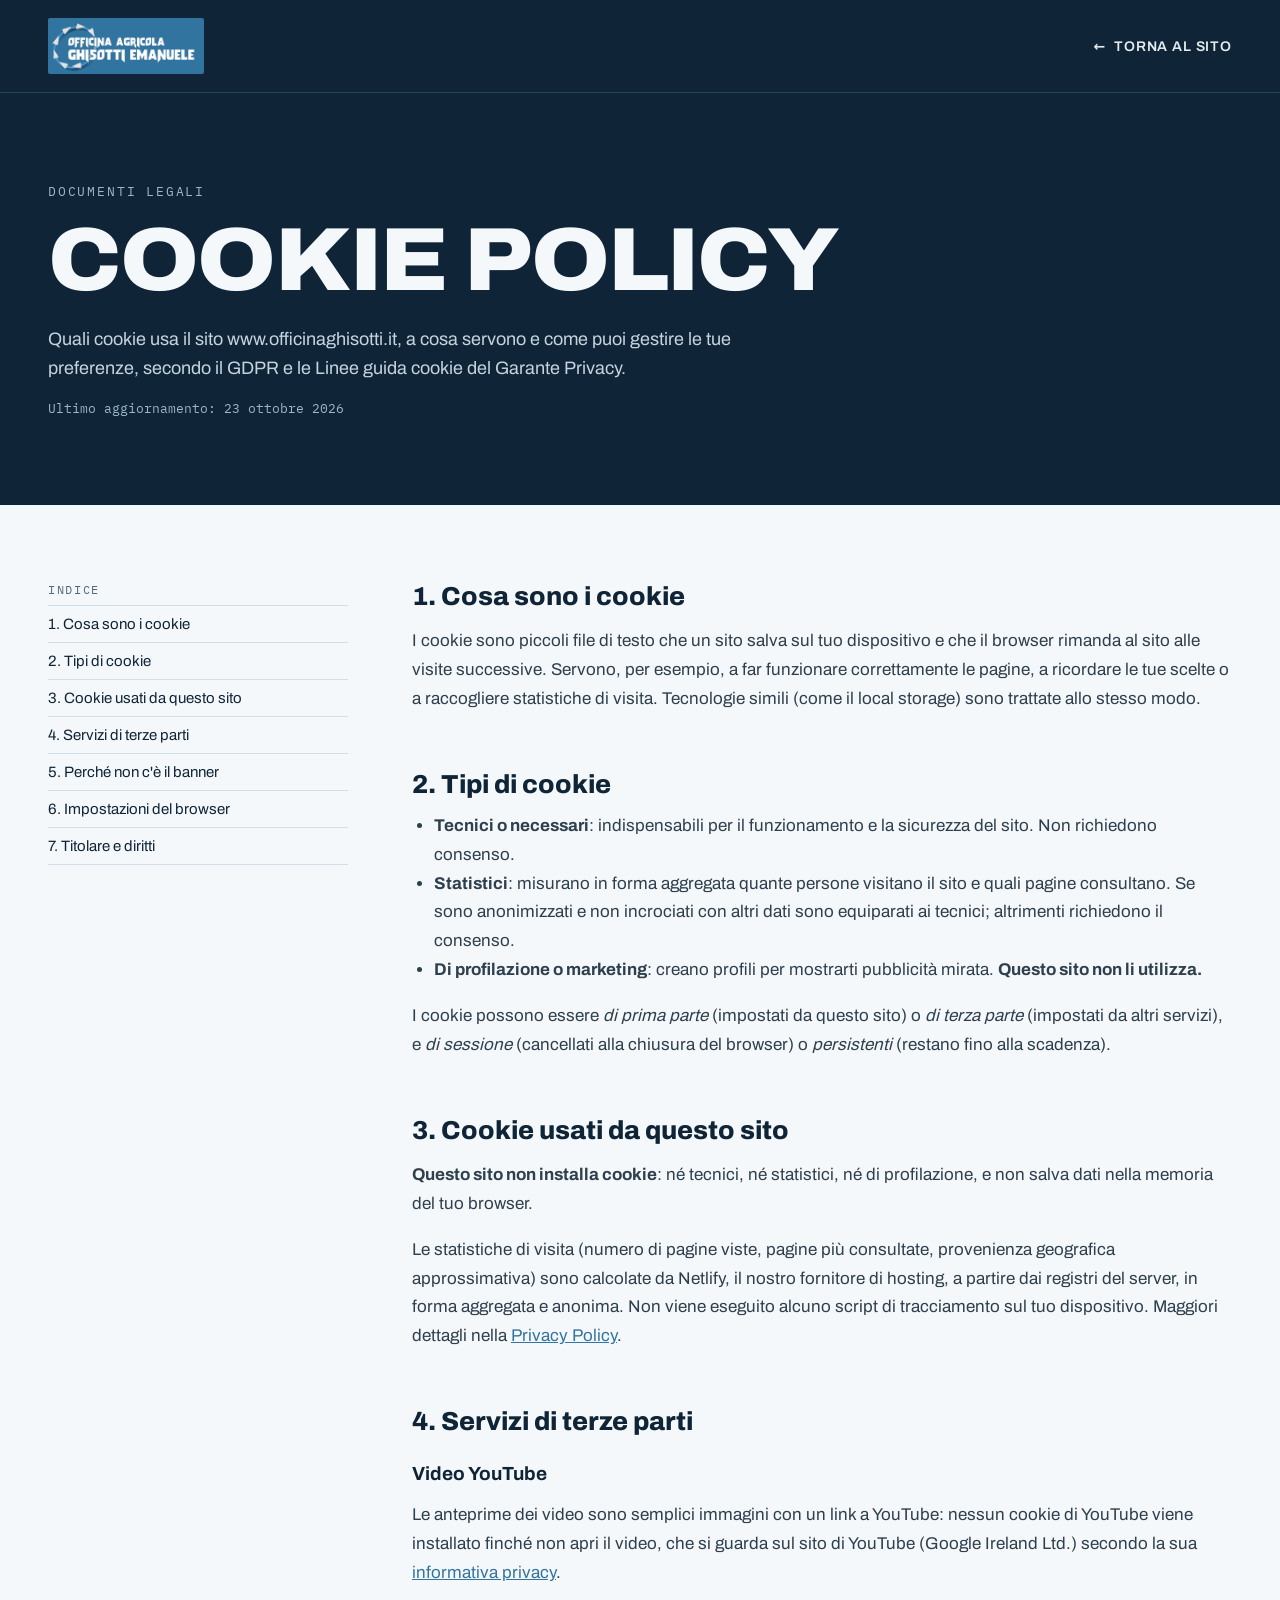
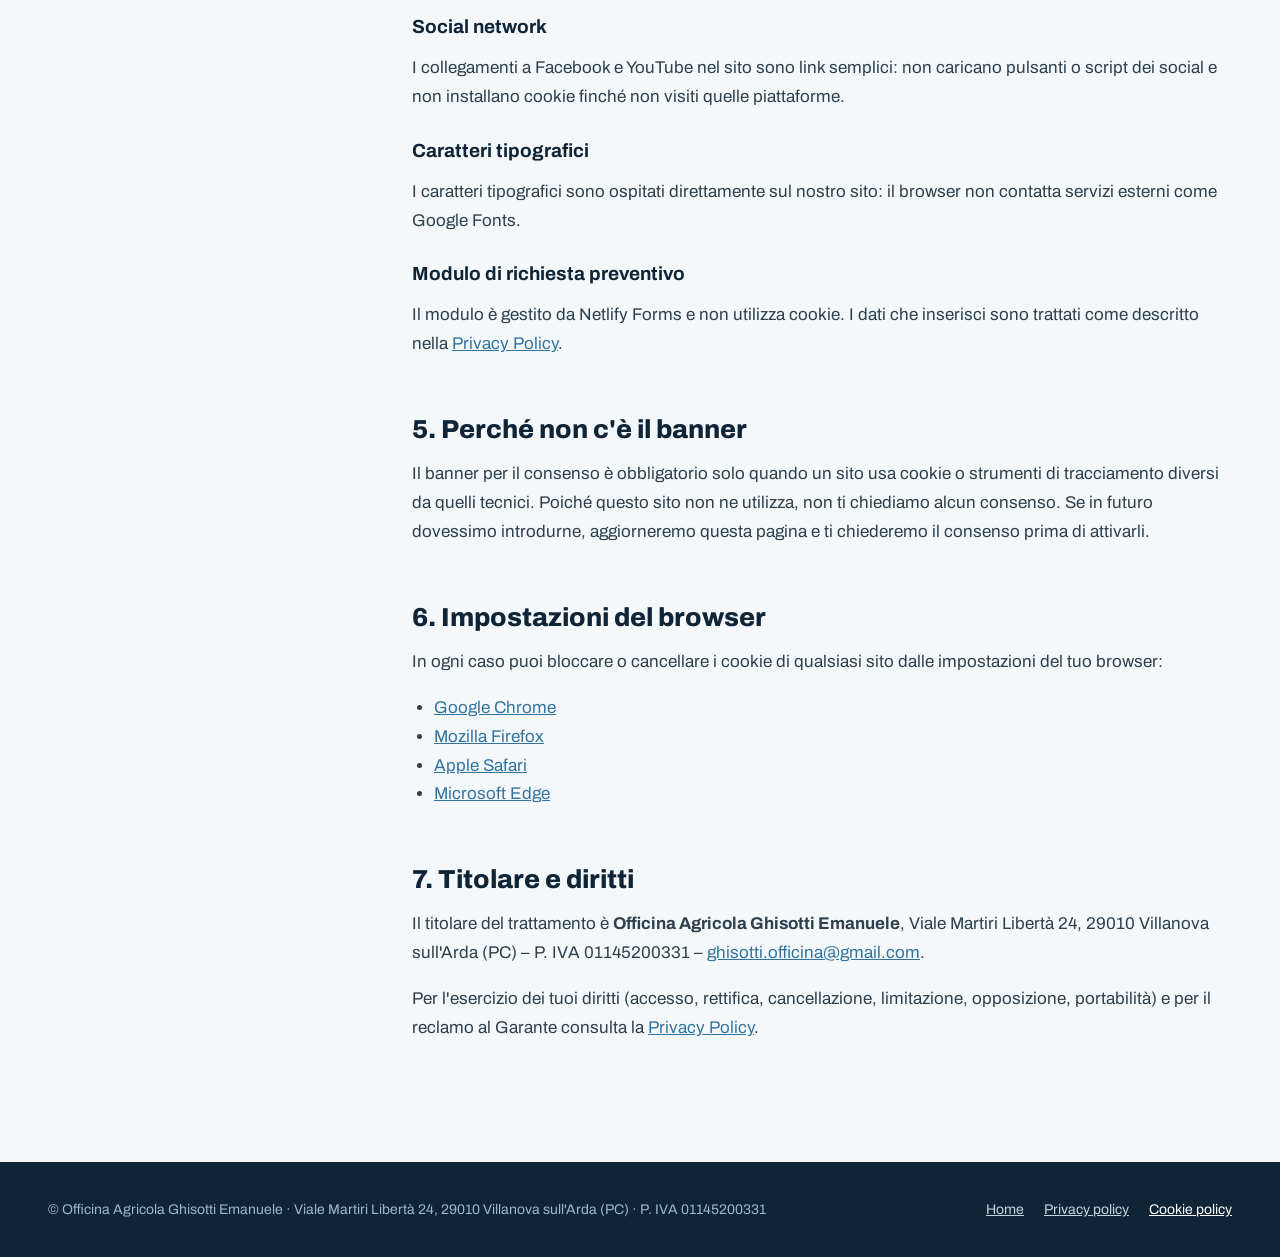
==== cookie-policy/index.html @ 9f358d3f "Nuovo sito Officina Ghisotti (IT/EN/FR) per Netlify - Home in italiano, inglese e francese con hrefl" ====
<!doctype html>
<html lang="it">
<head>
<meta charset="utf-8">
<meta name="viewport" content="width=device-width, initial-scale=1">
<title>Cookie Policy | Officina Agricola Ghisotti Emanuele</title>
<meta name="description" content="Cookie policy del sito www.officinaghisotti.it: quali cookie usiamo, a cosa servono, quanto durano e come gestire o revocare il consenso.">
<meta name="robots" content="index, follow">
<link rel="canonical" href="https://www.officinaghisotti.it/cookie-policy/">
<meta property="og:type" content="website">
<meta property="og:site_name" content="Officina Agricola Ghisotti Emanuele">
<meta property="og:locale" content="it_IT">
<meta property="og:title" content="Cookie Policy | Officina Agricola Ghisotti Emanuele">
<meta property="og:description" content="Cookie policy del sito www.officinaghisotti.it: quali cookie usiamo, a cosa servono, quanto durano e come gestire o revocare il consenso.">
<meta property="og:url" content="https://www.officinaghisotti.it/cookie-policy/">
<meta property="og:image" content="https://www.officinaghisotti.it/assets/img/og-officina-ghisotti.jpg">
<meta name="twitter:card" content="summary_large_image">
<meta name="theme-color" content="#0F2537">
<link rel="icon" type="image/png" sizes="32x32" href="/assets/img/favicon-32.png">
<link rel="apple-touch-icon" href="/assets/img/apple-touch-icon.png">
<link rel="preload" href="/assets/fonts/archivo-latin-wdth-normal.woff2" as="font" type="font/woff2" crossorigin>
<link rel="stylesheet" href="/assets/css/legal.css">

</head>
<body id="top">
<div style="font-family: 'Archivo', system-ui, sans-serif; color: #0F2537; background: #F5F8FA">

<header style="background: #0F2537; color: #F5F8FA">
<div class="wrap" style="display: flex; flex-wrap: wrap; justify-content: space-between; align-items: center; gap: 16px; padding-top: 18px; padding-bottom: 18px; border-bottom: 1px solid #22445E">
<a href="/" aria-label="Officina Agricola Ghisotti Emanuele, torna alla home" style="display: flex"><img src="/assets/img/logo-officina-ghisotti.webp" width="707" height="254" loading="eager" fetchpriority="high" decoding="async" alt="Logo Officina Agricola Ghisotti Emanuele" style="height: 56px; width: auto; display: block; border-radius: 2px"></a>
<a class="back" href="/"><span aria-hidden="true">←</span> Torna al sito</a>
</div>
<div class="wrap in1" style="padding-top: clamp(48px,7vw,96px); padding-bottom: clamp(48px,7vw,88px)">
<p class="mono" style="margin: 0; font-size: 13px; letter-spacing: .14em; text-transform: uppercase; color: #9FB6C9">Documenti legali</p>
<h1 class="display" style="font-size: clamp(48px,7vw,104px); margin-top: 18px">Cookie Policy</h1>
<p style="margin: 22px 0 0; font-size: 18px; line-height: 1.6; color: #C5D3DF; max-width: 720px">Quali cookie usa il sito www.officinaghisotti.it, a cosa servono e come puoi gestire le tue preferenze, secondo il GDPR e le Linee guida cookie del Garante Privacy.</p>
<p class="mono" style="margin: 18px 0 0; font-size: 13px; color: #9FB6C9">Ultimo aggiornamento: 23 ottobre 2026</p>
</div>
</header>

<main class="wrap" style="display: flex; flex-wrap: wrap; gap: clamp(32px,5vw,80px); padding-top: clamp(48px,6vw,80px); padding-bottom: clamp(64px,8vw,120px); align-items: flex-start">

<nav class="toc" aria-label="Indice" style="flex: 1 1 240px; max-width: 300px">
<p class="mono" style="margin: 0 0 8px; font-size: 12px; letter-spacing: .14em; color: #4F6B82">INDICE</p>
<a href="#cosa">1. Cosa sono i cookie</a>
<a href="#tipi">2. Tipi di cookie</a>
<a href="#elenco">3. Cookie usati da questo sito</a>
<a href="#terze">4. Servizi di terze parti</a>
<a href="#consenso">5. Perché non c'è il banner</a>
<a href="#browser">6. Impostazioni del browser</a>
<a href="#contatti" style="border-bottom: 1px solid #D3DDE5">7. Titolare e diritti</a>
</nav>

<article class="legal" style="flex: 999 1 560px; min-width: 0; max-width: 820px">

<h2 id="cosa" style="margin-top: 0">1. Cosa sono i cookie</h2>
<p>I cookie sono piccoli file di testo che un sito salva sul tuo dispositivo e che il browser rimanda al sito alle visite successive. Servono, per esempio, a far funzionare correttamente le pagine, a ricordare le tue scelte o a raccogliere statistiche di visita. Tecnologie simili (come il local storage) sono trattate allo stesso modo.</p>

<h2 id="tipi">2. Tipi di cookie</h2>
<ul>
<li><strong>Tecnici o necessari</strong>: indispensabili per il funzionamento e la sicurezza del sito. Non richiedono consenso.</li>
<li><strong>Statistici</strong>: misurano in forma aggregata quante persone visitano il sito e quali pagine consultano. Se sono anonimizzati e non incrociati con altri dati sono equiparati ai tecnici; altrimenti richiedono il consenso.</li>
<li><strong>Di profilazione o marketing</strong>: creano profili per mostrarti pubblicità mirata. <strong>Questo sito non li utilizza.</strong></li>
</ul>
<p>I cookie possono essere <em>di prima parte</em> (impostati da questo sito) o <em>di terza parte</em> (impostati da altri servizi), e <em>di sessione</em> (cancellati alla chiusura del browser) o <em>persistenti</em> (restano fino alla scadenza).</p>

<h2 id="elenco">3. Cookie usati da questo sito</h2>
<p><strong>Questo sito non installa cookie</strong>: né tecnici, né statistici, né di profilazione, e non salva dati nella memoria del tuo browser.</p>
<p>Le statistiche di visita (numero di pagine viste, pagine più consultate, provenienza geografica approssimativa) sono calcolate da Netlify, il nostro fornitore di hosting, a partire dai registri del server, in forma aggregata e anonima. Non viene eseguito alcuno script di tracciamento sul tuo dispositivo. Maggiori dettagli nella <a href="/privacy-policy/">Privacy Policy</a>.</p>

<h2 id="terze">4. Servizi di terze parti</h2>
<h3>Video YouTube</h3>
<p>Le anteprime dei video sono semplici immagini con un link a YouTube: nessun cookie di YouTube viene installato finché non apri il video, che si guarda sul sito di YouTube (Google Ireland Ltd.) secondo la sua <a href="https://policies.google.com/privacy">informativa privacy</a>.</p>
<h3>Social network</h3>
<p>I collegamenti a Facebook e YouTube nel sito sono link semplici: non caricano pulsanti o script dei social e non installano cookie finché non visiti quelle piattaforme.</p>
<h3>Caratteri tipografici</h3>
<p>I caratteri tipografici sono ospitati direttamente sul nostro sito: il browser non contatta servizi esterni come Google Fonts.</p>
<h3>Modulo di richiesta preventivo</h3>
<p>Il modulo è gestito da Netlify Forms e non utilizza cookie. I dati che inserisci sono trattati come descritto nella <a href="/privacy-policy/">Privacy Policy</a>.</p>

<h2 id="consenso">5. Perché non c'è il banner</h2>
<p>Il banner per il consenso è obbligatorio solo quando un sito usa cookie o strumenti di tracciamento diversi da quelli tecnici. Poiché questo sito non ne utilizza, non ti chiediamo alcun consenso. Se in futuro dovessimo introdurne, aggiorneremo questa pagina e ti chiederemo il consenso prima di attivarli.</p>

<h2 id="browser">6. Impostazioni del browser</h2>
<p>In ogni caso puoi bloccare o cancellare i cookie di qualsiasi sito dalle impostazioni del tuo browser:</p>
<ul>
<li><a href="https://support.google.com/chrome/answer/95647">Google Chrome</a></li>
<li><a href="https://support.mozilla.org/it/kb/protezione-antitracciamento-avanzata-firefox-desktop">Mozilla Firefox</a></li>
<li><a href="https://support.apple.com/it-it/guide/safari/sfri11471/mac">Apple Safari</a></li>
<li><a href="https://support.microsoft.com/it-it/microsoft-edge">Microsoft Edge</a></li>
</ul>

<h2 id="contatti">7. Titolare e diritti</h2>
<p>Il titolare del trattamento è <strong>Officina Agricola Ghisotti Emanuele</strong>, Viale Martiri Libertà 24, 29010 Villanova sull'Arda (PC) – P. IVA 01145200331 – <a href="mailto:ghisotti.officina@gmail.com">ghisotti.officina@gmail.com</a>.</p>
<p>Per l'esercizio dei tuoi diritti (accesso, rettifica, cancellazione, limitazione, opposizione, portabilità) e per il reclamo al Garante consulta la <a href="/privacy-policy/">Privacy Policy</a>.</p>

</article>
</main>

<footer style="background: #0F2537; color: #9FB6C9; padding: 40px 0">
<div class="wrap" style="display: flex; flex-wrap: wrap; justify-content: space-between; gap: 16px; font-size: 14px">
<p style="margin: 0">© Officina Agricola Ghisotti Emanuele · Viale Martiri Libertà 24, 29010 Villanova sull'Arda (PC) · P. IVA 01145200331</p>
<p style="margin: 0; display: flex; gap: 20px"><a href="/" style="color: #C5D3DF">Home</a><a href="/privacy-policy/" style="color: #C5D3DF">Privacy policy</a><a href="/cookie-policy/" aria-current="page" style="color: #FFFFFF">Cookie policy</a></p>
</div>
</footer>

</div>
<script src="/assets/js/site.js" defer></script>
</body>
</html>
---- assets/css/legal.css ----
/* Officina Agricola Ghisotti Emanuele – pagine legali e di servizio */

@font-face{font-family:'Archivo';font-style:normal;font-display:swap;font-weight:100 900;font-stretch:62% 125%;src:url(/assets/fonts/archivo-latin-wdth-normal.woff2) format('woff2-variations');unicode-range:U+0000-00FF,U+0131,U+0152-0153,U+02BB-02BC,U+02C6,U+02DA,U+02DC,U+0304,U+0308,U+0329,U+2000-206F,U+20AC,U+2122,U+2191,U+2193,U+2212,U+2215,U+FEFF,U+FFFD}
@font-face{font-family:'Archivo';font-style:normal;font-display:swap;font-weight:100 900;font-stretch:62% 125%;src:url(/assets/fonts/archivo-latin-ext-wdth-normal.woff2) format('woff2-variations');unicode-range:U+0100-02BA,U+02BD-02C5,U+02C7-02CC,U+02CE-02D7,U+02DD-02FF,U+0304,U+0308,U+0329,U+1D00-1DBF,U+1E00-1E9F,U+1EF2-1EFF,U+2020,U+20A0-20AB,U+20AD-20C0,U+2113,U+2C60-2C7F,U+A720-A7FF}
@font-face{font-family:'IBM Plex Mono';font-style:normal;font-display:swap;font-weight:400;src:url(/assets/fonts/ibm-plex-mono-latin-400-normal.woff2) format('woff2')}

body{margin:0;background:#F5F8FA}
a{color:#3274A0}a:hover{color:#1E5079}
*{box-sizing:border-box}
img{max-width:100%}
:focus-visible{outline:3px solid #6FB1E6;outline-offset:3px}
.wrap{max-width:1280px;margin:0 auto;padding:0 clamp(16px,4vw,48px)}
.display{font-family:'Archivo',sans-serif;font-stretch:108%;font-weight:850;line-height:.95;letter-spacing:-.02em;text-transform:uppercase;margin:0}
.mono{font-family:'IBM Plex Mono',monospace}
.legal h2{font-size:26px;font-weight:800;margin:56px 0 14px;scroll-margin-top:24px}
.legal h3{font-size:19px;font-weight:700;margin:28px 0 8px}
.legal p,.legal li{font-size:17px;line-height:1.7;color:#2E3F4D}
.legal ul{padding-left:22px;margin:8px 0}
.legal td,.legal th{font-size:15px;line-height:1.5;padding:14px 16px;text-align:left;vertical-align:top}
.toc a{color:#0F2537;text-decoration:none;display:block;padding:10px 0;border-top:1px solid #D3DDE5;font-size:15px}
.toc a:hover{color:#3274A0}
.back{display:inline-flex;align-items:center;gap:8px;min-height:44px;color:#E3EAF0;text-decoration:none;font-weight:600;font-size:14px;letter-spacing:.06em;text-transform:uppercase}
.back:hover{color:#FFFFFF}
.btn{display:inline-flex;align-items:center;gap:10px;min-height:52px;padding:0 26px;font-weight:700;font-size:15px;letter-spacing:.04em;text-transform:uppercase;text-decoration:none;border-radius:2px;background:#3274A0;color:#FFFFFF}
.btn:hover{color:#FFFFFF;background:#1E5079}
@keyframes rise{from{opacity:0;transform:translateY(32px)}to{opacity:1;transform:none}}
.in1{animation:rise .8s cubic-bezier(.2,.7,.2,1) .1s both}
@media (prefers-reduced-motion: reduce){*{animation:none !important}}
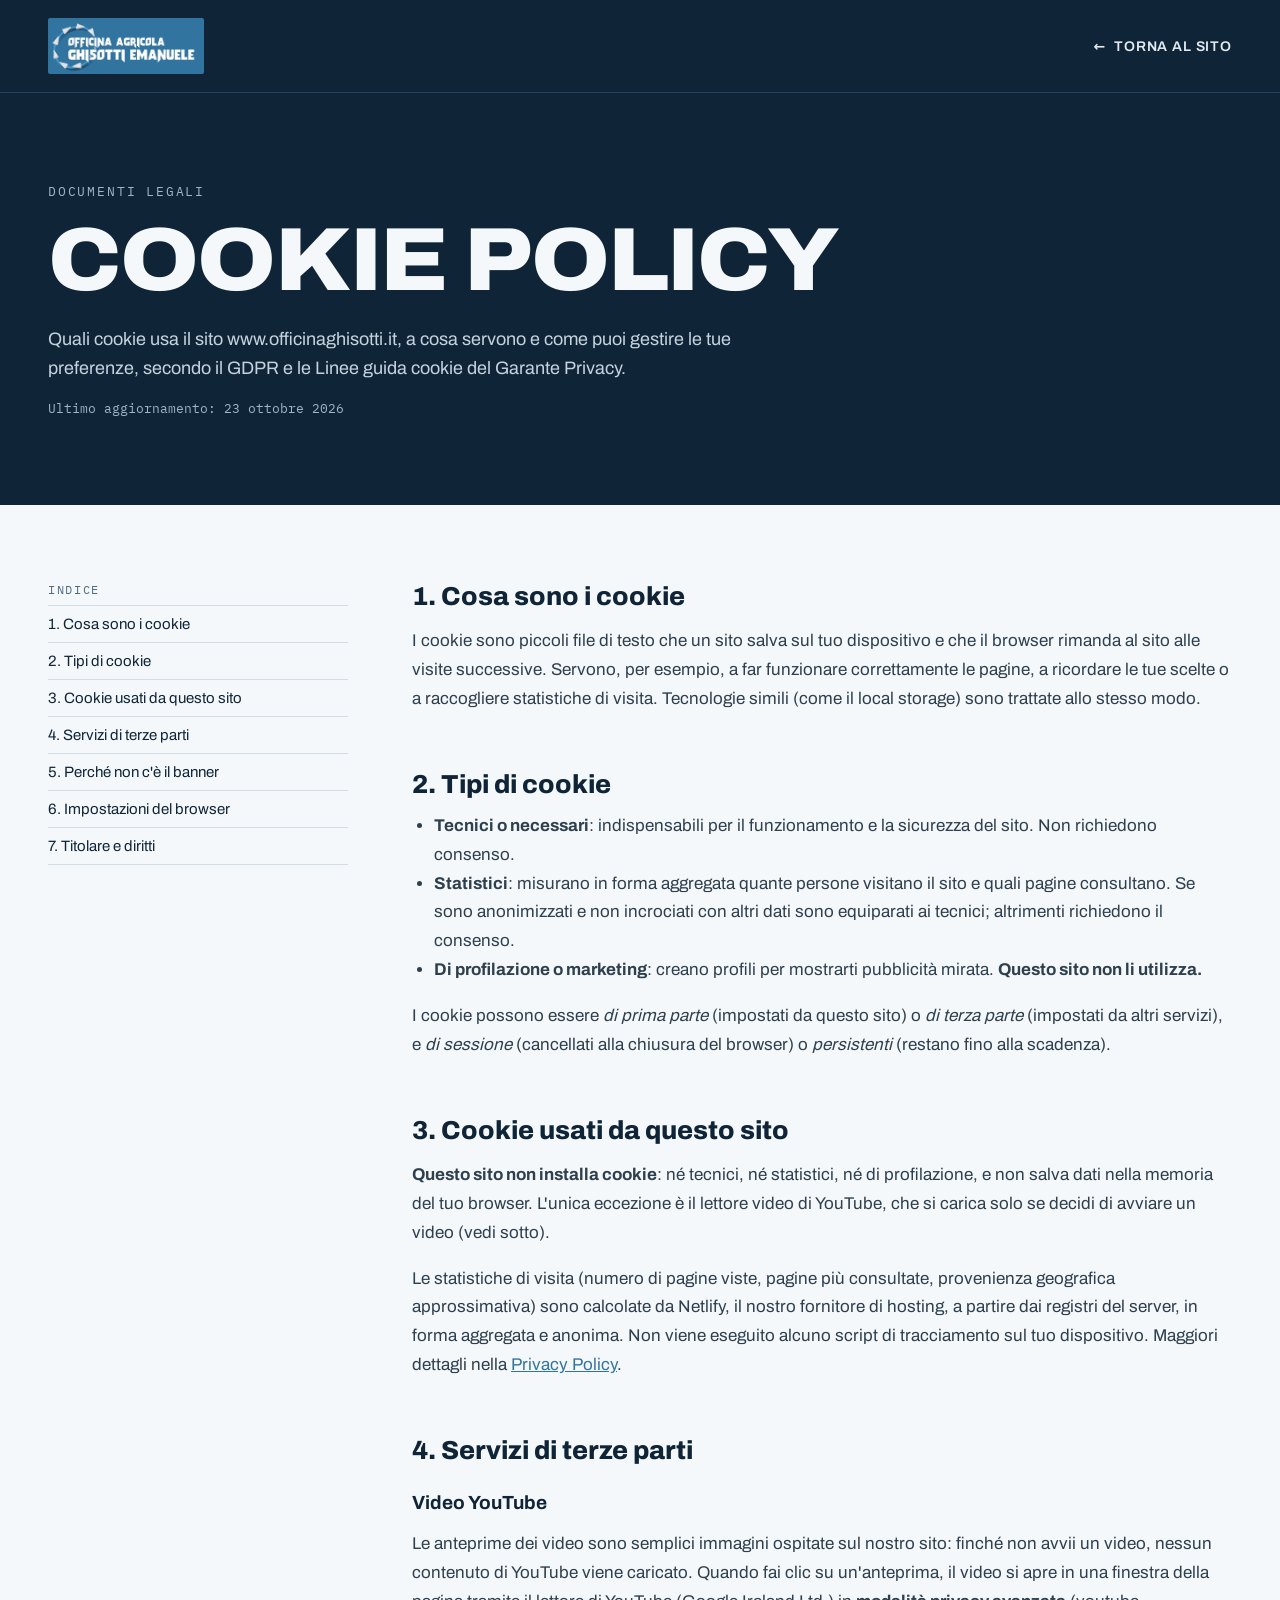
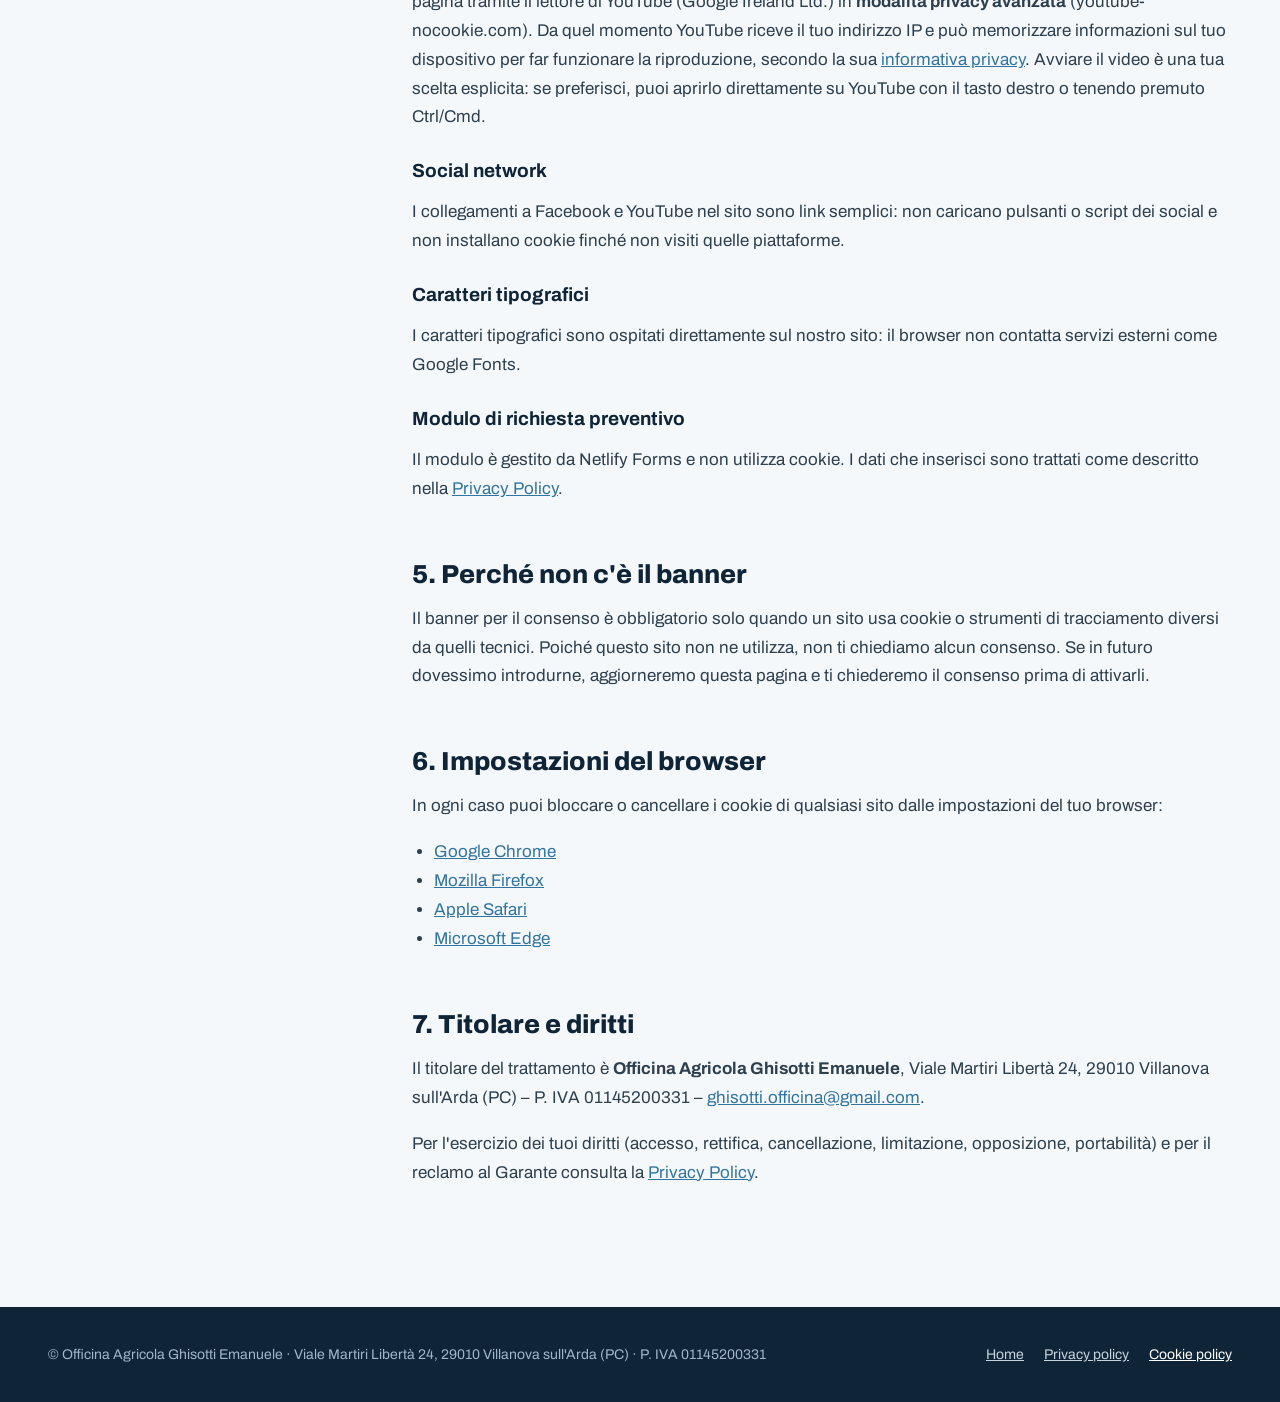
==== commit 8181df14: "Pagine prodotto, video nel sito e selettore attrezzatura - Pagine dedicate a corone e trivelle in IT" ====
--- a/cookie-policy/index.html
+++ b/cookie-policy/index.html
@@ -65,12 +65,12 @@
 <p>I cookie possono essere <em>di prima parte</em> (impostati da questo sito) o <em>di terza parte</em> (impostati da altri servizi), e <em>di sessione</em> (cancellati alla chiusura del browser) o <em>persistenti</em> (restano fino alla scadenza).</p>
 
 <h2 id="elenco">3. Cookie usati da questo sito</h2>
-<p><strong>Questo sito non installa cookie</strong>: né tecnici, né statistici, né di profilazione, e non salva dati nella memoria del tuo browser.</p>
+<p><strong>Questo sito non installa cookie</strong>: né tecnici, né statistici, né di profilazione, e non salva dati nella memoria del tuo browser. L'unica eccezione è il lettore video di YouTube, che si carica solo se decidi di avviare un video (vedi sotto).</p>
 <p>Le statistiche di visita (numero di pagine viste, pagine più consultate, provenienza geografica approssimativa) sono calcolate da Netlify, il nostro fornitore di hosting, a partire dai registri del server, in forma aggregata e anonima. Non viene eseguito alcuno script di tracciamento sul tuo dispositivo. Maggiori dettagli nella <a href="/privacy-policy/">Privacy Policy</a>.</p>
 
 <h2 id="terze">4. Servizi di terze parti</h2>
 <h3>Video YouTube</h3>
-<p>Le anteprime dei video sono semplici immagini con un link a YouTube: nessun cookie di YouTube viene installato finché non apri il video, che si guarda sul sito di YouTube (Google Ireland Ltd.) secondo la sua <a href="https://policies.google.com/privacy">informativa privacy</a>.</p>
+<p>Le anteprime dei video sono semplici immagini ospitate sul nostro sito: finché non avvii un video, nessun contenuto di YouTube viene caricato. Quando fai clic su un'anteprima, il video si apre in una finestra della pagina tramite il lettore di YouTube (Google Ireland Ltd.) in <strong>modalità privacy avanzata</strong> (youtube-nocookie.com). Da quel momento YouTube riceve il tuo indirizzo IP e può memorizzare informazioni sul tuo dispositivo per far funzionare la riproduzione, secondo la sua <a href="https://policies.google.com/privacy">informativa privacy</a>. Avviare il video è una tua scelta esplicita: se preferisci, puoi aprirlo direttamente su YouTube con il tasto destro o tenendo premuto Ctrl/Cmd.</p>
 <h3>Social network</h3>
 <p>I collegamenti a Facebook e YouTube nel sito sono link semplici: non caricano pulsanti o script dei social e non installano cookie finché non visiti quelle piattaforme.</p>
 <h3>Caratteri tipografici</h3>
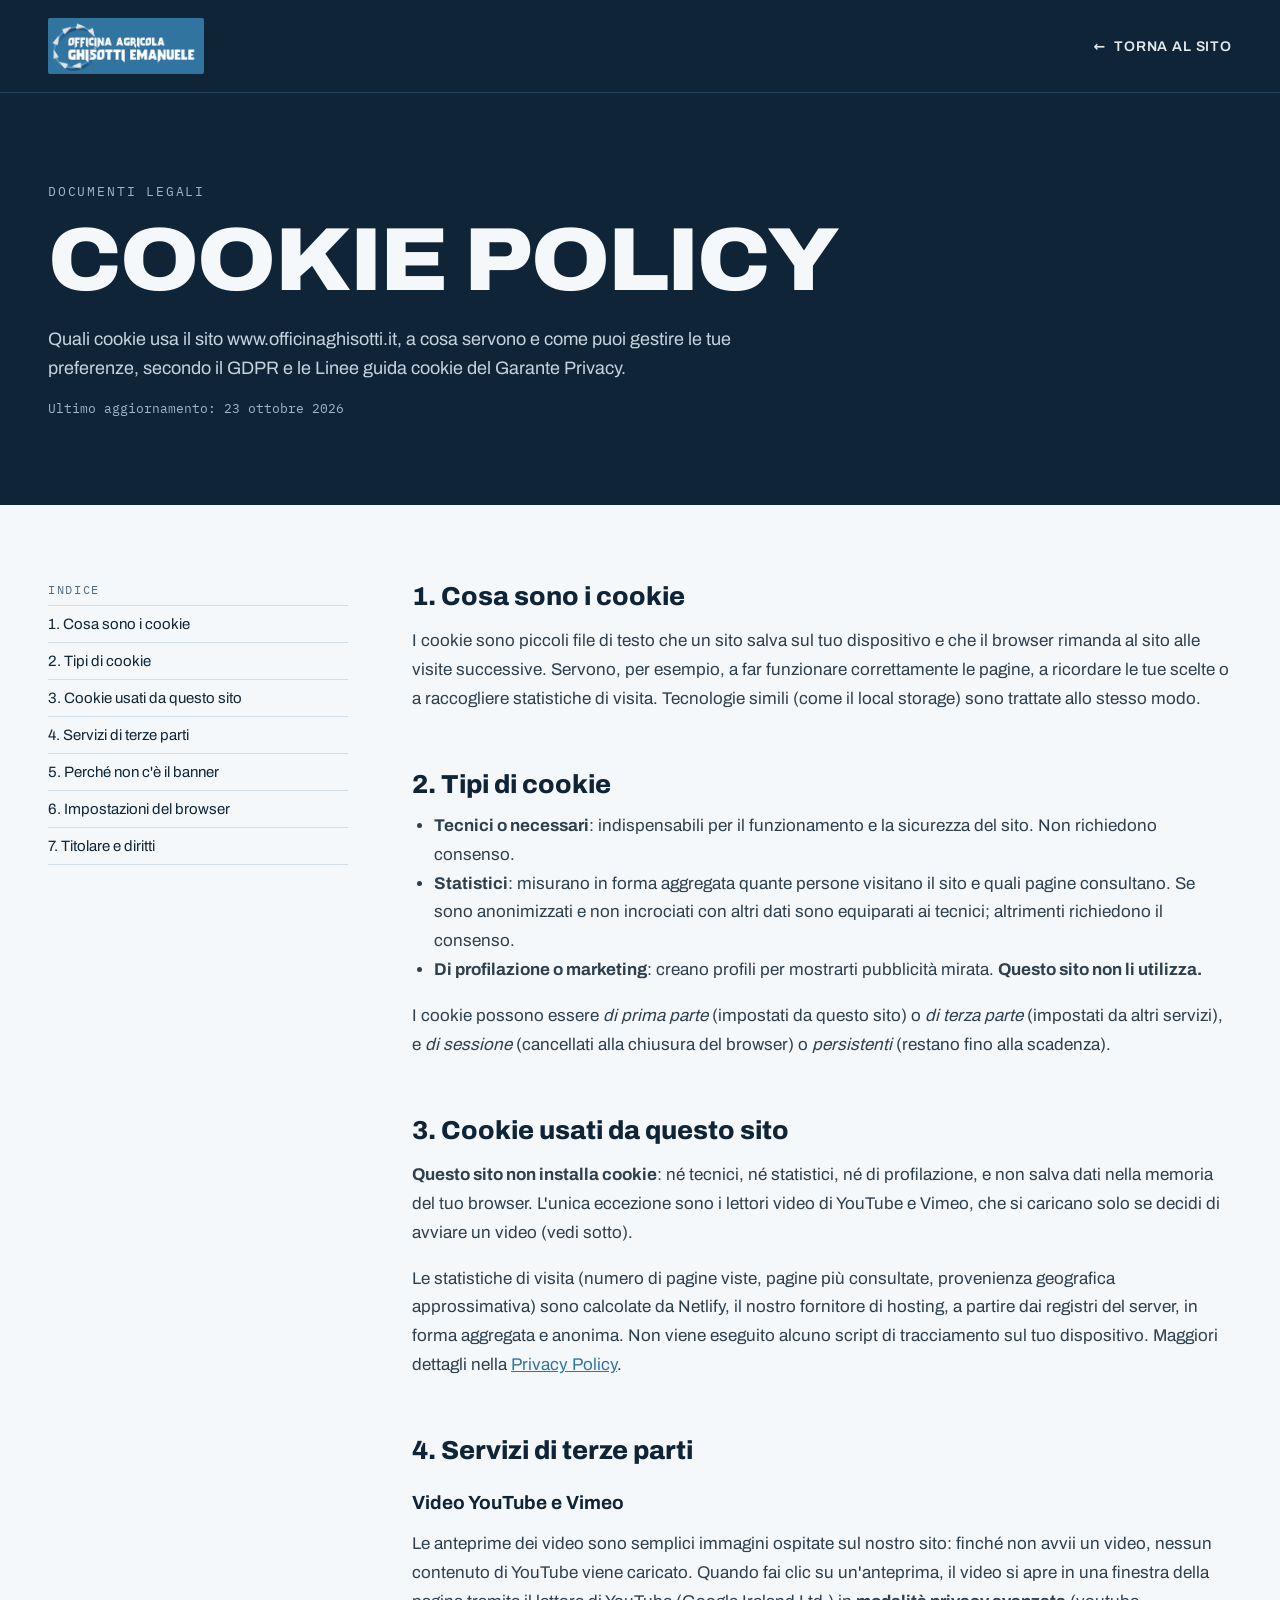
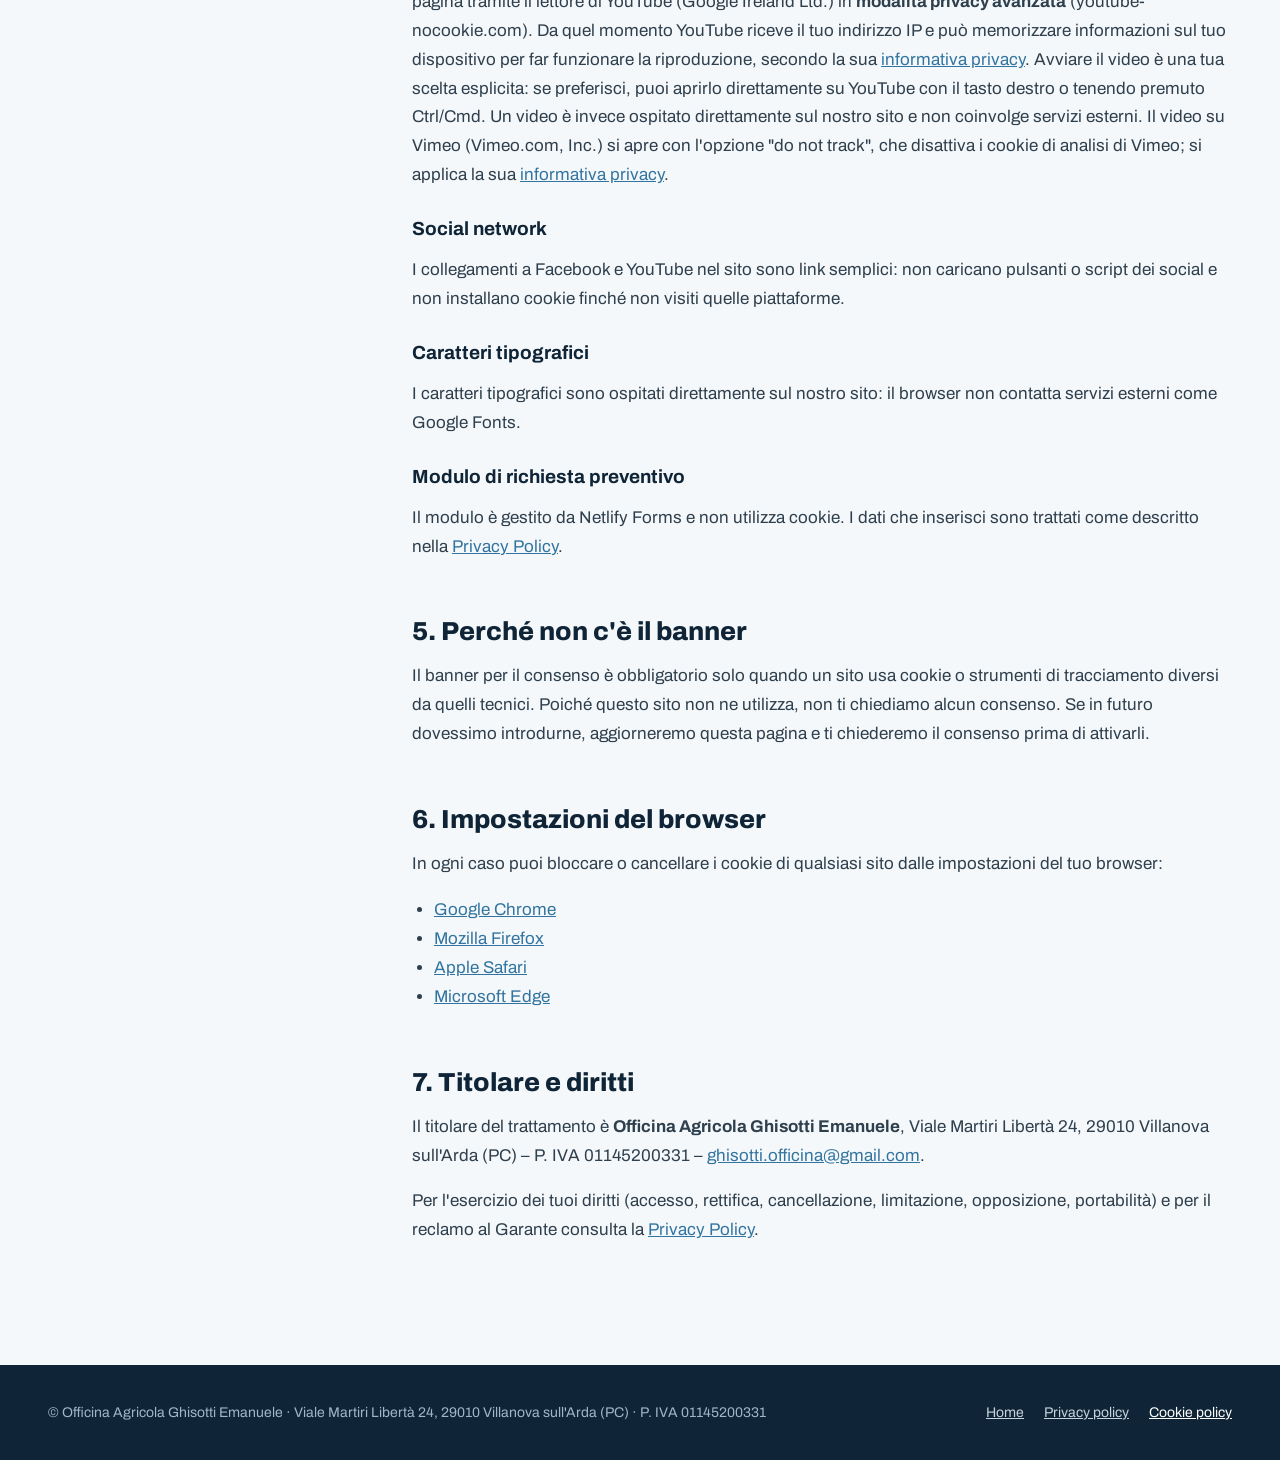
==== commit 8b42943b: "Tutte e 7 le miniature video con i relativi collegamenti - Aggiunti i video Vimeo (190219845), YouTu" ====
--- a/cookie-policy/index.html
+++ b/cookie-policy/index.html
@@ -19,7 +19,7 @@
 <link rel="icon" type="image/png" sizes="32x32" href="/assets/img/favicon-32.png">
 <link rel="apple-touch-icon" href="/assets/img/apple-touch-icon.png">
 <link rel="preload" href="/assets/fonts/archivo-latin-wdth-normal.woff2" as="font" type="font/woff2" crossorigin>
-<link rel="stylesheet" href="/assets/css/legal.css">
+<link rel="stylesheet" href="/assets/css/legal.css?v=42131685">
 
 </head>
 <body id="top">
@@ -65,12 +65,12 @@
 <p>I cookie possono essere <em>di prima parte</em> (impostati da questo sito) o <em>di terza parte</em> (impostati da altri servizi), e <em>di sessione</em> (cancellati alla chiusura del browser) o <em>persistenti</em> (restano fino alla scadenza).</p>
 
 <h2 id="elenco">3. Cookie usati da questo sito</h2>
-<p><strong>Questo sito non installa cookie</strong>: né tecnici, né statistici, né di profilazione, e non salva dati nella memoria del tuo browser. L'unica eccezione è il lettore video di YouTube, che si carica solo se decidi di avviare un video (vedi sotto).</p>
+<p><strong>Questo sito non installa cookie</strong>: né tecnici, né statistici, né di profilazione, e non salva dati nella memoria del tuo browser. L'unica eccezione sono i lettori video di YouTube e Vimeo, che si caricano solo se decidi di avviare un video (vedi sotto).</p>
 <p>Le statistiche di visita (numero di pagine viste, pagine più consultate, provenienza geografica approssimativa) sono calcolate da Netlify, il nostro fornitore di hosting, a partire dai registri del server, in forma aggregata e anonima. Non viene eseguito alcuno script di tracciamento sul tuo dispositivo. Maggiori dettagli nella <a href="/privacy-policy/">Privacy Policy</a>.</p>
 
 <h2 id="terze">4. Servizi di terze parti</h2>
-<h3>Video YouTube</h3>
-<p>Le anteprime dei video sono semplici immagini ospitate sul nostro sito: finché non avvii un video, nessun contenuto di YouTube viene caricato. Quando fai clic su un'anteprima, il video si apre in una finestra della pagina tramite il lettore di YouTube (Google Ireland Ltd.) in <strong>modalità privacy avanzata</strong> (youtube-nocookie.com). Da quel momento YouTube riceve il tuo indirizzo IP e può memorizzare informazioni sul tuo dispositivo per far funzionare la riproduzione, secondo la sua <a href="https://policies.google.com/privacy">informativa privacy</a>. Avviare il video è una tua scelta esplicita: se preferisci, puoi aprirlo direttamente su YouTube con il tasto destro o tenendo premuto Ctrl/Cmd.</p>
+<h3>Video YouTube e Vimeo</h3>
+<p>Le anteprime dei video sono semplici immagini ospitate sul nostro sito: finché non avvii un video, nessun contenuto di YouTube viene caricato. Quando fai clic su un'anteprima, il video si apre in una finestra della pagina tramite il lettore di YouTube (Google Ireland Ltd.) in <strong>modalità privacy avanzata</strong> (youtube-nocookie.com). Da quel momento YouTube riceve il tuo indirizzo IP e può memorizzare informazioni sul tuo dispositivo per far funzionare la riproduzione, secondo la sua <a href="https://policies.google.com/privacy">informativa privacy</a>. Avviare il video è una tua scelta esplicita: se preferisci, puoi aprirlo direttamente su YouTube con il tasto destro o tenendo premuto Ctrl/Cmd. Un video è invece ospitato direttamente sul nostro sito e non coinvolge servizi esterni. Il video su Vimeo (Vimeo.com, Inc.) si apre con l'opzione "do not track", che disattiva i cookie di analisi di Vimeo; si applica la sua <a href="https://vimeo.com/privacy">informativa privacy</a>.</p>
 <h3>Social network</h3>
 <p>I collegamenti a Facebook e YouTube nel sito sono link semplici: non caricano pulsanti o script dei social e non installano cookie finché non visiti quelle piattaforme.</p>
 <h3>Caratteri tipografici</h3>
@@ -105,6 +105,6 @@
 </footer>
 
 </div>
-<script src="/assets/js/site.js" defer></script>
+<script src="/assets/js/site.js?v=baf18804" defer></script>
 </body>
 </html>
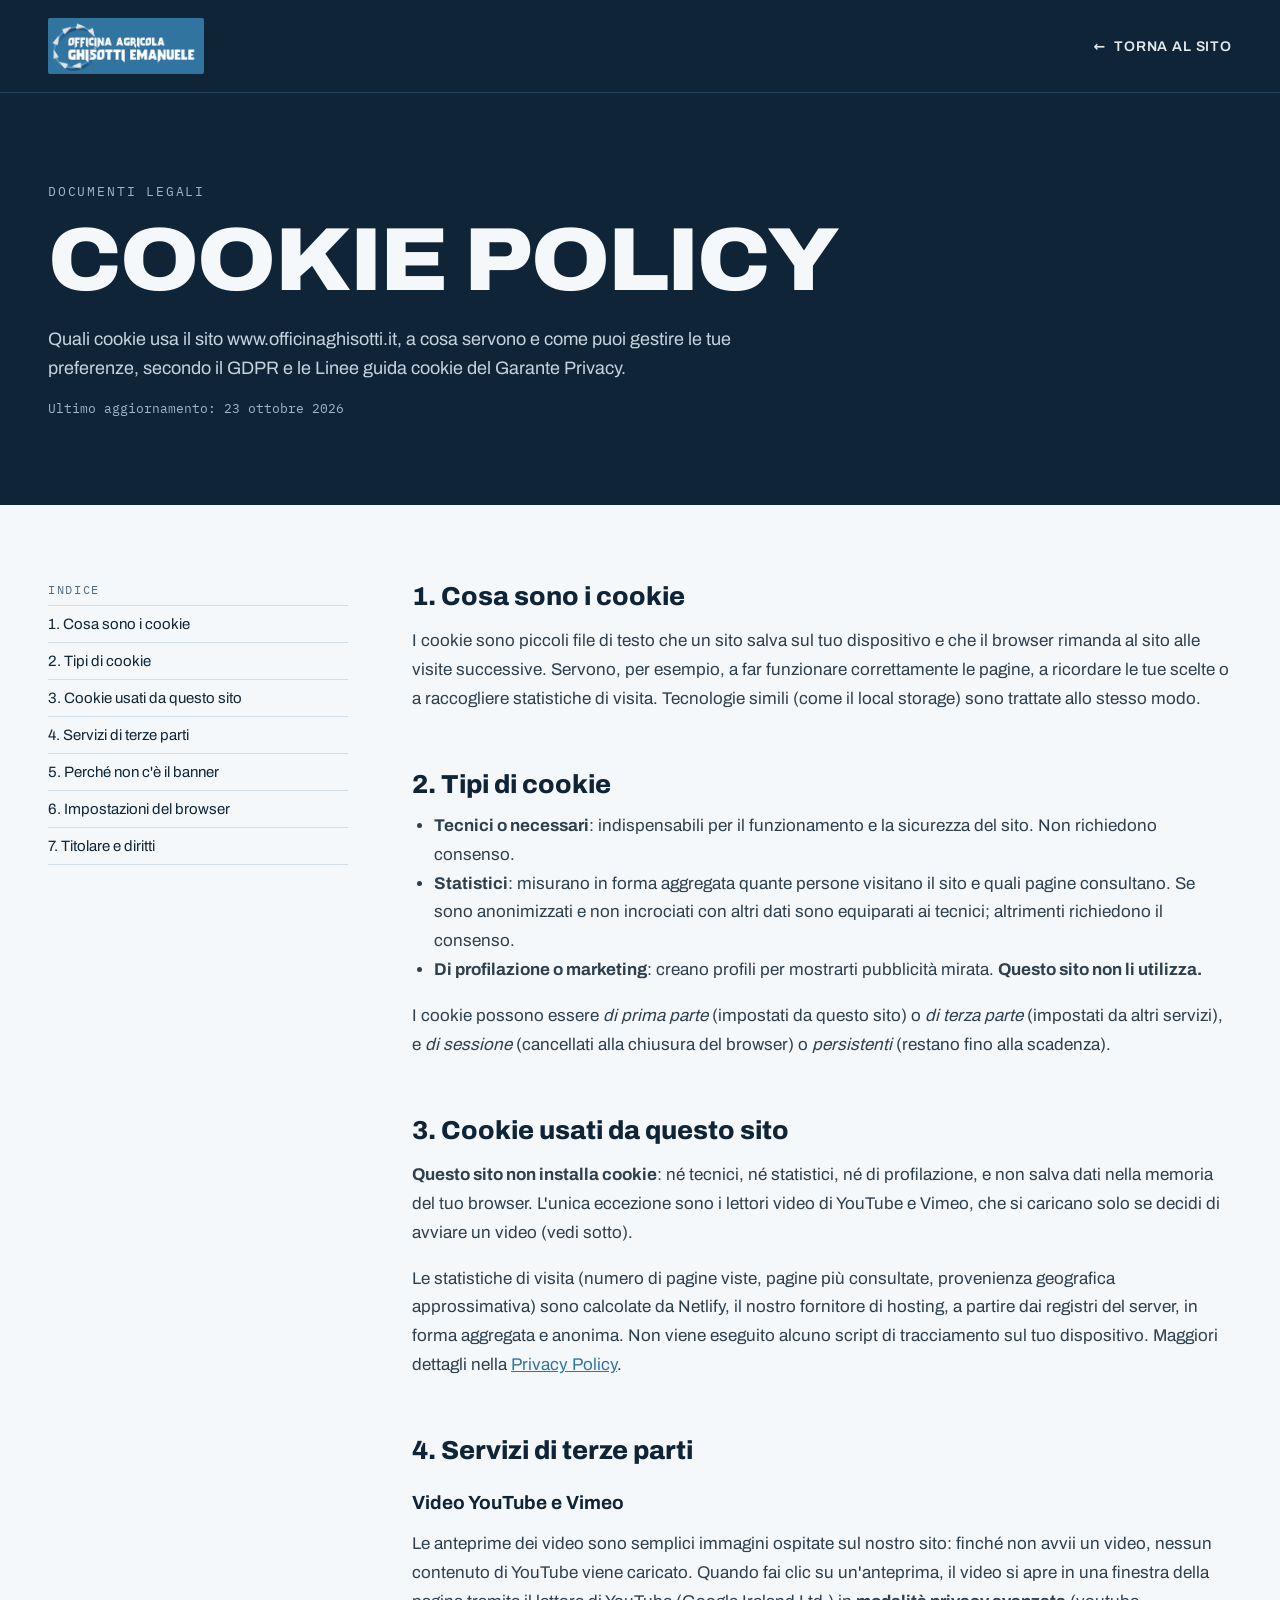
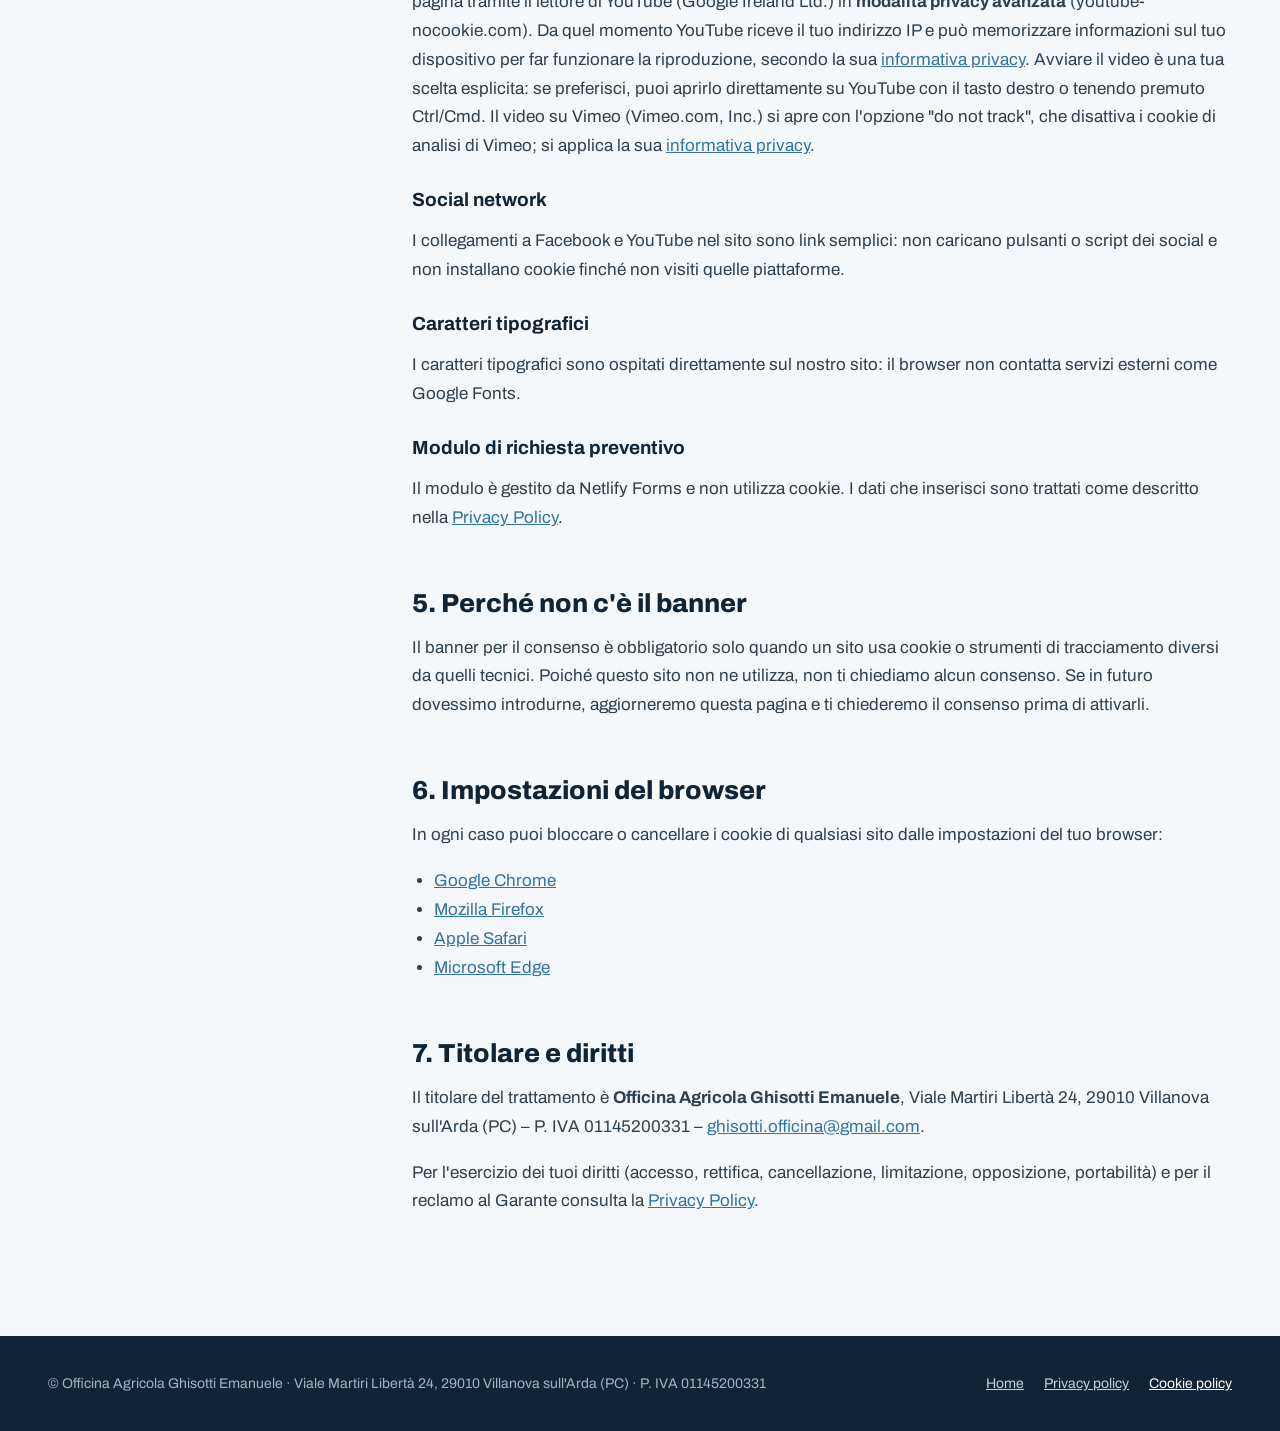
==== commit e80db22f: "Nascosto il video ospitato su Wix finché non c'è il file - Restano 6 video (5 YouTube + 1 Vimeo), gr" ====
--- a/cookie-policy/index.html
+++ b/cookie-policy/index.html
@@ -70,7 +70,7 @@
 
 <h2 id="terze">4. Servizi di terze parti</h2>
 <h3>Video YouTube e Vimeo</h3>
-<p>Le anteprime dei video sono semplici immagini ospitate sul nostro sito: finché non avvii un video, nessun contenuto di YouTube viene caricato. Quando fai clic su un'anteprima, il video si apre in una finestra della pagina tramite il lettore di YouTube (Google Ireland Ltd.) in <strong>modalità privacy avanzata</strong> (youtube-nocookie.com). Da quel momento YouTube riceve il tuo indirizzo IP e può memorizzare informazioni sul tuo dispositivo per far funzionare la riproduzione, secondo la sua <a href="https://policies.google.com/privacy">informativa privacy</a>. Avviare il video è una tua scelta esplicita: se preferisci, puoi aprirlo direttamente su YouTube con il tasto destro o tenendo premuto Ctrl/Cmd. Un video è invece ospitato direttamente sul nostro sito e non coinvolge servizi esterni. Il video su Vimeo (Vimeo.com, Inc.) si apre con l'opzione "do not track", che disattiva i cookie di analisi di Vimeo; si applica la sua <a href="https://vimeo.com/privacy">informativa privacy</a>.</p>
+<p>Le anteprime dei video sono semplici immagini ospitate sul nostro sito: finché non avvii un video, nessun contenuto di YouTube viene caricato. Quando fai clic su un'anteprima, il video si apre in una finestra della pagina tramite il lettore di YouTube (Google Ireland Ltd.) in <strong>modalità privacy avanzata</strong> (youtube-nocookie.com). Da quel momento YouTube riceve il tuo indirizzo IP e può memorizzare informazioni sul tuo dispositivo per far funzionare la riproduzione, secondo la sua <a href="https://policies.google.com/privacy">informativa privacy</a>. Avviare il video è una tua scelta esplicita: se preferisci, puoi aprirlo direttamente su YouTube con il tasto destro o tenendo premuto Ctrl/Cmd. Il video su Vimeo (Vimeo.com, Inc.) si apre con l'opzione "do not track", che disattiva i cookie di analisi di Vimeo; si applica la sua <a href="https://vimeo.com/privacy">informativa privacy</a>.</p>
 <h3>Social network</h3>
 <p>I collegamenti a Facebook e YouTube nel sito sono link semplici: non caricano pulsanti o script dei social e non installano cookie finché non visiti quelle piattaforme.</p>
 <h3>Caratteri tipografici</h3>
